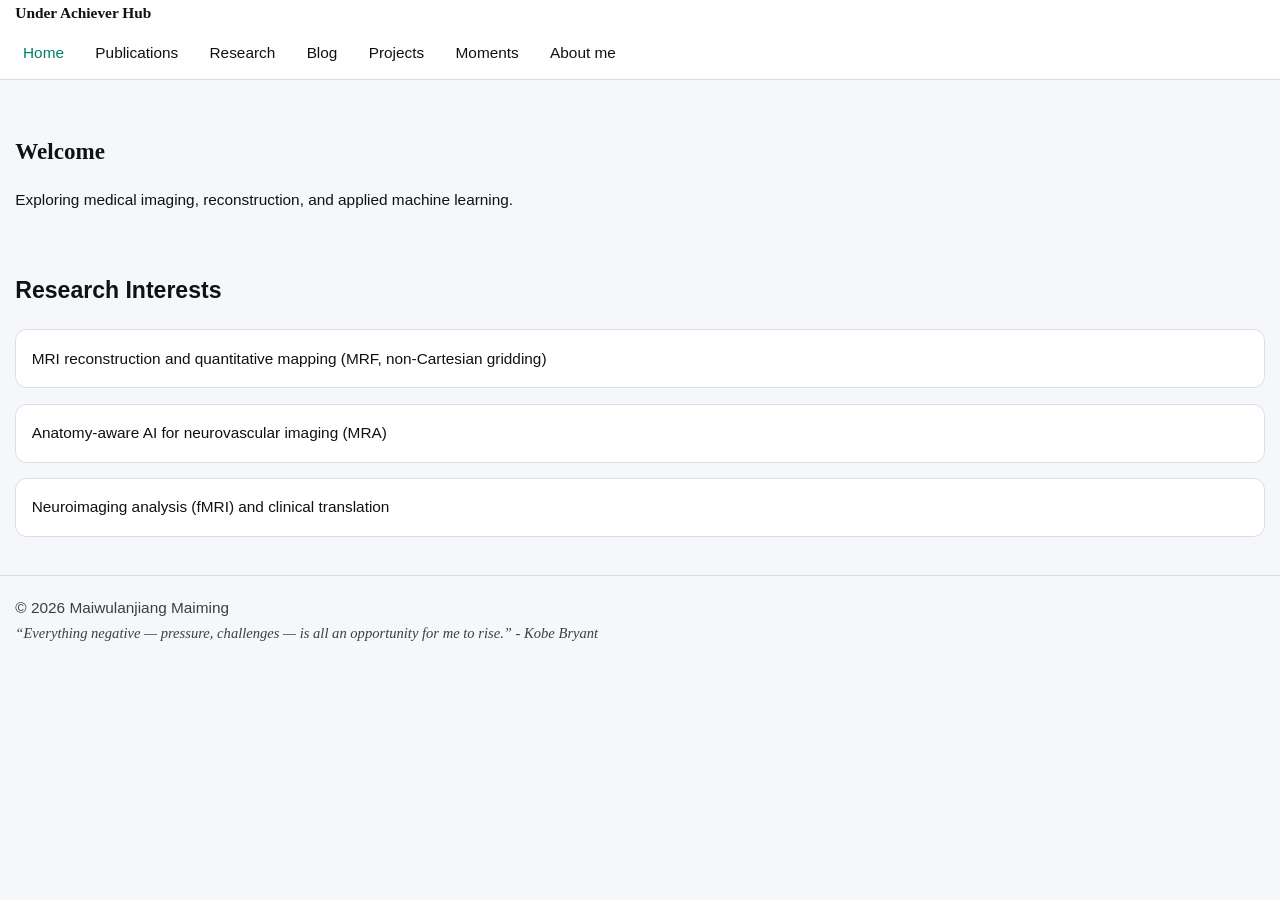
==== index.html @ 785b9ee0 "Initialize personal site" ====
<!doctype html>
<html lang="en">
<head>
<meta charset="utf-8">
<meta name="viewport" content="width=device-width, initial-scale=1">
<title>Under Achiever Hub</title>
<link rel="stylesheet" href="assets/style.css">
</head>
<body>
<header class="site-header">
  <div class="container">
    <div class="brand">Under Achiever Hub</div>
    <nav class="nav">
      <a href="index.html">Home</a>
      <a href="papers.html">Publications</a>
      <a href="research.html">Research</a>
      <a href="blog.html">Blog</a>
      <a href="projects.html">Projects</a>
      <a href="moments.html">Moments</a>
      <a href="about.html">About me</a>
    </nav>
  </div>
  </header>
<main class="container">
  <section class="hero">
    <h1>Welcome</h1>
    <p>Exploring medical imaging, reconstruction, and applied machine learning.</p>
  </section>
  <section>
    <h2>Research Interests</h2>
    <div class="list">
      <div class="card">MRI reconstruction and quantitative mapping (MRF, non-Cartesian gridding)</div>
      <div class="card">Anatomy-aware AI for neurovascular imaging (MRA)</div>
      <div class="card">Neuroimaging analysis (fMRI) and clinical translation</div>
    </div>
  </section>
</main>
<footer class="site-footer">
  <div class="container">© <span id="year"></span> Maiwulanjiang Maiming
    <div class="motto">“Everything negative — pressure, challenges — is all an opportunity for me to rise.” - Kobe Bryant</div>
  </div>
</footer>
<script src="assets/site.js"></script>
<script>
setActiveNav();
document.getElementById('year').textContent = new Date().getFullYear();
</script>
</body>
</html>
---- assets/style.css ----
:root{--bg:#0a0d12;--card:#0f131a;--text:#dfe7ee;--muted:#9aa4af;--primary:#00b7ff;--accent:#23c4a2;--accent2:#00ffa3;--border:#1c2430;--space-1:.5rem;--space-2:1rem;--space-3:1.5rem;--radius:.75rem;--header-bg:rgba(10,13,18,.85);--pill-bg:#1a1d22;--pill-fg:#a7a9b0;--pill-border:#1c2430;color-scheme:dark light}
@import url('https://fonts.googleapis.com/css2?family=Inter:wght@300;400;600;700&family=EB+Garamond:ital,wght@0,400;0,600;1,400;1,600&display=swap');
*{box-sizing:border-box}
html,body{height:100%}
html{font-size:clamp(15px,1.2vw,18px)}
body{margin:0;background:var(--bg);color:var(--text);font:1rem/1.7 Inter,-apple-system,BlinkMacSystemFont,Segoe UI,Roboto,Helvetica,Arial,sans-serif;transition:background-color .25s ease,color .25s ease}
html{scroll-behavior:smooth}
a{color:var(--primary);text-decoration:none}
a:hover{text-decoration:underline}
.container{max-width:90rem;margin:0 auto;padding:0 var(--space-2)}
.site-header{position:sticky;top:0;z-index:10;background:var(--header-bg);backdrop-filter:saturate(140%) blur(8px);border-bottom:1px solid var(--border)}
.site-header .brand{font-weight:600}
.nav{display:flex;gap:16px;align-items:center}
.nav a{padding:.875rem .5rem;color:var(--text)}
.nav a.active{color:var(--accent)}
.site-footer{border-top:1px solid var(--border);margin-top:2.5rem;padding:1.25rem 0;color:var(--muted)}
.hero{padding:52px 0 24px}
.hero h1{margin:0 0 .5rem;font-family:'EB Garamond',serif;font-weight:600}
.grid{display:grid;grid-template-columns:repeat(3,1fr);gap:1rem}
.list{display:flex;flex-direction:column;gap:1rem}
.card{background:var(--card);border:1px solid var(--border);border-radius:var(--radius);padding:1rem;transition:transform .25s ease, box-shadow .25s ease, background-color .25s ease, border-color .25s ease}
.card:hover{transform:translateY(-2px);box-shadow:0 8px 20px rgba(0,0,0,.25)}
.card h3{margin:0 0 8px}
.muted{color:var(--muted)}
.pill{display:inline-block;padding:.125rem .5rem;border-radius:999px;background:var(--pill-bg);color:var(--pill-fg);font-size:.8rem;border:1px solid var(--pill-border);margin-right:.375rem}
.gallery{display:grid;grid-template-columns:repeat(3,1fr);gap:8px}
.gallery img{width:100%;height:clamp(14rem,20vw,18rem);object-fit:cover;border-radius:var(--radius);border:1px solid var(--border);cursor:zoom-in;transition:transform .25s ease}
.gallery img:hover{transform:scale(1.02)}
article{max-width:760px}
article{max-width:48rem}
article h1{margin:0 0 .75rem;font-family:'EB Garamond',serif;font-weight:600}
.page{max-width:760px}
.page h2{font-family:'EB Garamond',serif;font-weight:600}
.page{max-width:48rem}
.motto{font-style:italic;font-family:'EB Garamond',serif;color:var(--muted);font-size:.95rem}
.brand{font-family:'EB Garamond',serif;font-weight:600}
.lightbox{position:fixed;inset:0;background:rgba(0,0,0,.75);display:none;align-items:center;justify-content:center;z-index:100}
.lightbox.open{display:flex;animation:fadeIn .2s ease}
.lightbox img{max-width:90vw;max-height:85vh;border-radius:12px;box-shadow:0 20px 40px rgba(0,0,0,.35);transform:scale(.92);opacity:.7;transition:transform .25s ease, opacity .25s ease}
.lightbox.open img{transform:scale(1);opacity:1}
@keyframes fadeIn{from{opacity:0}to{opacity:1}}
@keyframes fadeUp{from{opacity:0;transform:translateY(6px)}to{opacity:1;transform:none}}
article{animation:fadeUp .25s ease}
.card.active-scale{transform:scale(1.02)}
@media (prefers-color-scheme: light){:root{--bg:#f6f7fb;--card:#ffffff;--text:#0e1116;--muted:#3a3f46;--primary:#005f8f;--accent:#007d65;--accent2:#1185ff;--border:#d9dee6;--header-bg:rgba(255,255,255,.85);--pill-bg:#eef2f7;--pill-fg:#3a3f46;--pill-border:#d9dee6;color-scheme:light dark}}
@media(max-width:900px){.grid{grid-template-columns:repeat(2,1fr)}.gallery{grid-template-columns:repeat(2,1fr)}}
@media(max-width:600px){.grid{grid-template-columns:1fr}.gallery{grid-template-columns:1fr}.nav{flex-wrap:wrap}}
.research{display:flex;flex-direction:column;gap:var(--space-3)}
.research-item{padding:1rem;border:1px solid var(--border);border-radius:var(--radius);background:var(--card)}
.research-item h3{margin:0 0 .5rem;font-family:'EB Garamond',serif}
.research-item .meta-line{display:flex;flex-wrap:wrap;gap:1rem;margin:.25rem 0}
.research-item .label{color:var(--muted);margin-right:.35rem}
.research-item .value{color:var(--accent2)}
.projects-lines{display:flex;flex-direction:column;gap:.5rem}
.project-line{padding:.5rem .75rem;border:1px dashed var(--border);border-radius:999px}
.project-line .name{font-weight:600}
.project-line .tech{color:var(--muted)}
.about-header{max-width:48rem;margin:2rem auto 1rem}
.about-name{font-family:'EB Garamond',serif;font-weight:600;font-size:clamp(2rem,3vw,2.75rem);letter-spacing:.02em;margin:0}
.about-contact{color:var(--muted);margin-top:.25rem}
.cv-section{max-width:48rem;margin:1.25rem auto}
.cv-heading{font-family:'EB Garamond',serif;font-variant-caps:small-caps;letter-spacing:.06em;margin:0 0 .5rem}
.cv-card{background:var(--card);border:1px solid var(--border);border-radius:var(--radius);padding:1rem 1.25rem}
.cv-title{font-family:'EB Garamond',serif;font-weight:600;font-size:1.125rem;margin:0 0 .25rem}
.cv-meta{color:var(--muted)}
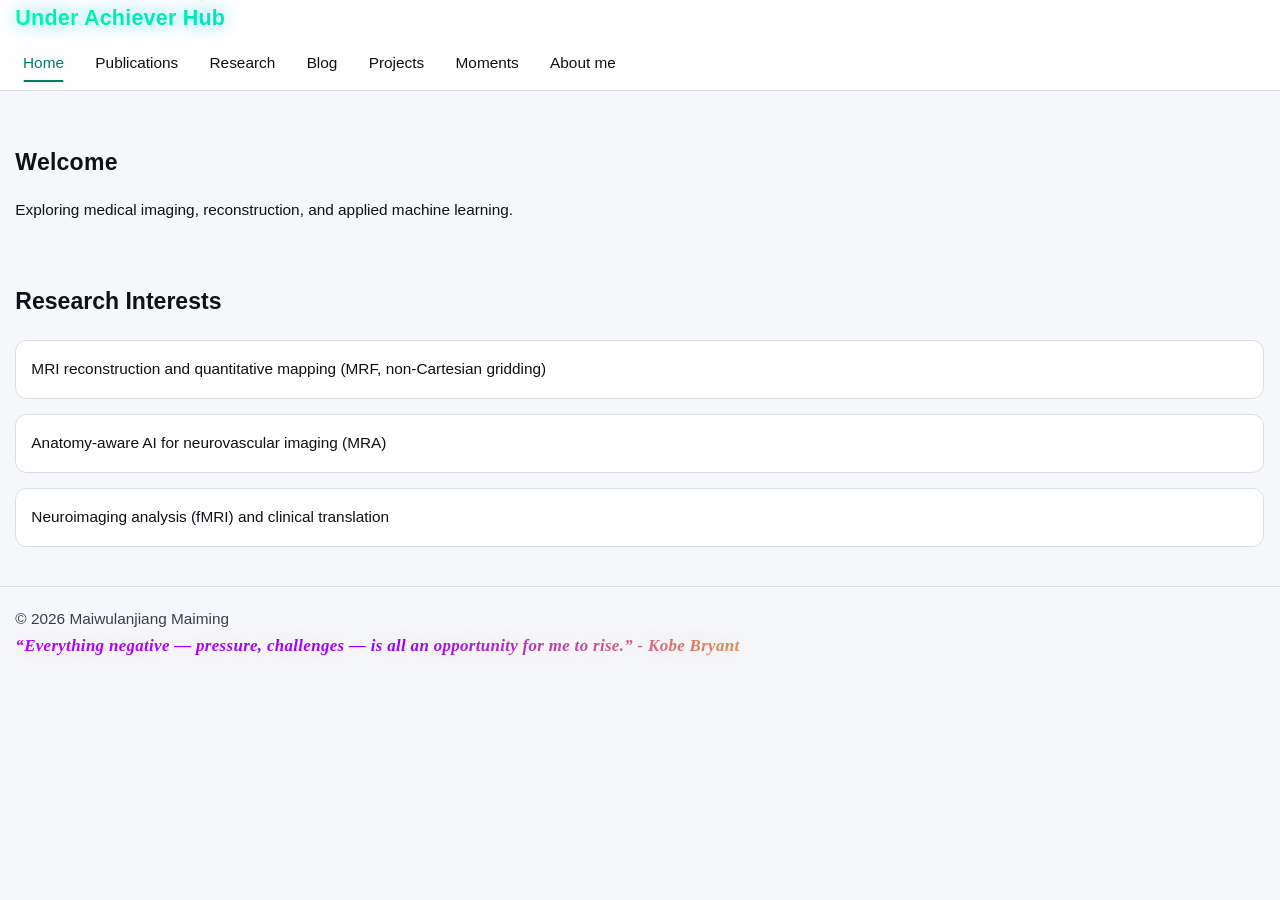
==== commit 9786382a: "Add research-themed emoji effects and styling improvements" ====
--- a/index.html
+++ b/index.html
@@ -3,8 +3,27 @@
 <head>
 <meta charset="utf-8">
 <meta name="viewport" content="width=device-width, initial-scale=1">
+<meta name="description" content="Personal website of Maiwulanjiang Maiming. Medical imaging researcher exploring MRI reconstruction, quantitative mapping, and clinical AI.">
+<meta property="og:title" content="Under Achiever Hub - Maiwulanjiang Maiming">
+<meta property="og:description" content="Medical imaging researcher exploring MRI reconstruction, quantitative mapping, and clinical AI.">
+<meta property="og:type" content="website">
+<meta name="twitter:card" content="summary">
 <title>Under Achiever Hub</title>
 <link rel="stylesheet" href="assets/style.css">
+<script type="application/ld+json">
+{
+  "@context": "https://schema.org",
+  "@type": "Person",
+  "name": "Maiwulanjiang Maiming",
+  "url": "https://mawlan.me",
+  "email": "mawlan.momin@gmail.com",
+  "jobTitle": "Medical Imaging Researcher",
+  "affiliation": {
+    "@type": "Organization",
+    "name": "Peking University"
+  }
+}
+</script>
 </head>
 <body>
 <header class="site-header">
@@ -41,9 +60,6 @@
   </div>
 </footer>
 <script src="assets/site.js"></script>
-<script>
-setActiveNav();
-document.getElementById('year').textContent = new Date().getFullYear();
-</script>
+<script>renderHome();</script>
 </body>
 </html>
--- a/assets/style.css
+++ b/assets/style.css
@@ -1,65 +1,132 @@
-:root{--bg:#0a0d12;--card:#0f131a;--text:#dfe7ee;--muted:#9aa4af;--primary:#00b7ff;--accent:#23c4a2;--accent2:#00ffa3;--border:#1c2430;--space-1:.5rem;--space-2:1rem;--space-3:1.5rem;--radius:.75rem;--header-bg:rgba(10,13,18,.85);--pill-bg:#1a1d22;--pill-fg:#a7a9b0;--pill-border:#1c2430;color-scheme:dark light}
-@import url('https://fonts.googleapis.com/css2?family=Inter:wght@300;400;600;700&family=EB+Garamond:ital,wght@0,400;0,600;1,400;1,600&display=swap');
+:root{
+  --bg:#0a0d12;--card:#0f131a;--text:#dfe7ee;--muted:#9aa4af;--primary:#00b7ff;--accent:#23c4a2;--accent2:#00ffa3;--border:#1c2430;--space-1:.5rem;--space-2:1rem;--space-3:1.5rem;--radius:.75rem;--header-bg:rgba(10,13,18,.85);--pill-bg:#1a1d22;--pill-fg:#a7a9b0;--pill-border:#1c2430;color-scheme:dark light;
+  --ease-smooth:cubic-bezier(0.4,0,0.2,1);
+  --ease-out-expo:cubic-bezier(0.16,1,0.3,1);
+  --ease-out-back:cubic-bezier(0.34,1.56,0.64,1);
+  --ease-in-out-smooth:cubic-bezier(0.4,0,0.1,1);
+  --ease-spring:cubic-bezier(0.175,0.885,0.32,1.275);
+  --duration-fast:150ms;
+  --duration-normal:300ms;
+  --duration-slow:500ms;
+  --duration-slower:700ms
+}
+@import url('https://fonts.googleapis.com/css2?family=DM+Sans:wght@400;500;600;700&family=Cormorant+Garamond:ital,wght@0,300;0,400;0,600;1,400;1,600&display=swap');
 *{box-sizing:border-box}
 html,body{height:100%}
 html{font-size:clamp(15px,1.2vw,18px)}
-body{margin:0;background:var(--bg);color:var(--text);font:1rem/1.7 Inter,-apple-system,BlinkMacSystemFont,Segoe UI,Roboto,Helvetica,Arial,sans-serif;transition:background-color .25s ease,color .25s ease}
+body{margin:0;background:var(--bg);color:var(--text);font:1rem/1.7 Optima,Futura,DIN,'DM Sans',-apple-system,BlinkMacSystemFont,'Segoe UI',Roboto,sans-serif;transition:background-color var(--duration-normal) var(--ease-smooth),color var(--duration-normal) var(--ease-smooth)}
+@keyframes pageIn{
+  from{opacity:0}
+  to{opacity:1}
+}
 html{scroll-behavior:smooth}
-a{color:var(--primary);text-decoration:none}
-a:hover{text-decoration:underline}
+a{color:var(--primary);text-decoration:none;transition:color var(--duration-fast) var(--ease-smooth)}
+a:hover{color:var(--accent)}
+.nav a:hover{text-decoration:none}
 .container{max-width:90rem;margin:0 auto;padding:0 var(--space-2)}
-.site-header{position:sticky;top:0;z-index:10;background:var(--header-bg);backdrop-filter:saturate(140%) blur(8px);border-bottom:1px solid var(--border)}
+.site-header{position:sticky;top:0;z-index:10;background:var(--header-bg);backdrop-filter:saturate(140%) blur(8px);border-bottom:1px solid var(--border);transition:transform var(--duration-normal) var(--ease-smooth)}
 .site-header .brand{font-weight:600}
 .nav{display:flex;gap:16px;align-items:center}
-.nav a{padding:.875rem .5rem;color:var(--text)}
+.nav a{padding:.875rem .5rem;color:var(--text);position:relative;transition:color var(--duration-fast) var(--ease-smooth)}
+.nav a::after{content:'';position:absolute;bottom:.5rem;left:50%;width:0;height:2px;background:var(--accent);border-radius:1px;transform:translateX(-50%);transition:width var(--duration-normal) var(--ease-out-expo)}
+.nav a:hover::after,.nav a.active::after{width:calc(100% - 1rem)}
 .nav a.active{color:var(--accent)}
 .site-footer{border-top:1px solid var(--border);margin-top:2.5rem;padding:1.25rem 0;color:var(--muted)}
 .hero{padding:52px 0 24px}
-.hero h1{margin:0 0 .5rem;font-family:'EB Garamond',serif;font-weight:600}
+.hero h1{margin:0 0 .5rem;font-family:Optima,Futura,DIN,'DM Sans',sans-serif;font-weight:600;letter-spacing:.01em;animation:fadeUp var(--duration-slow) var(--ease-out-expo)}
+.hero p{animation:fadeUp var(--duration-slow) var(--ease-out-expo) 100ms backwards}
 .grid{display:grid;grid-template-columns:repeat(3,1fr);gap:1rem}
 .list{display:flex;flex-direction:column;gap:1rem}
-.card{background:var(--card);border:1px solid var(--border);border-radius:var(--radius);padding:1rem;transition:transform .25s ease, box-shadow .25s ease, background-color .25s ease, border-color .25s ease}
-.card:hover{transform:translateY(-2px);box-shadow:0 8px 20px rgba(0,0,0,.25)}
+.card{background:var(--card);border:1px solid var(--border);border-radius:var(--radius);padding:1rem;transition:transform var(--duration-normal) var(--ease-out-expo),box-shadow var(--duration-normal) var(--ease-smooth),background-color var(--duration-slow) var(--ease-smooth),border-color var(--duration-normal) var(--ease-smooth);will-change:transform}
+.card:hover{transform:translateY(-4px);box-shadow:0 12px 28px rgba(0,0,0,.3),0 4px 12px rgba(0,0,0,.2)}
+.card:active{transform:translateY(-2px);transition-duration:var(--duration-fast)}
 .card h3{margin:0 0 8px}
 .muted{color:var(--muted)}
-.pill{display:inline-block;padding:.125rem .5rem;border-radius:999px;background:var(--pill-bg);color:var(--pill-fg);font-size:.8rem;border:1px solid var(--pill-border);margin-right:.375rem}
+.pill{display:inline-block;padding:.125rem .5rem;border-radius:999px;background:var(--pill-bg);color:var(--pill-fg);font-size:.8rem;border:1px solid var(--pill-border);margin-right:.375rem;transition:background-color var(--duration-normal) var(--ease-smooth),border-color var(--duration-normal) var(--ease-smooth),transform var(--duration-fast) var(--ease-out-expo)}
+.pill:hover{transform:translateY(-1px);background:var(--border)}
 .gallery{display:grid;grid-template-columns:repeat(3,1fr);gap:8px}
-.gallery img{width:100%;height:clamp(14rem,20vw,18rem);object-fit:cover;border-radius:var(--radius);border:1px solid var(--border);cursor:zoom-in;transition:transform .25s ease}
-.gallery img:hover{transform:scale(1.02)}
-article{max-width:760px}
+.gallery img{width:100%;height:clamp(14rem,20vw,18rem);object-fit:cover;border-radius:var(--radius);border:1px solid var(--border);cursor:zoom-in;transition:transform var(--duration-normal) var(--ease-out-expo),box-shadow var(--duration-normal) var(--ease-smooth);will-change:transform}
+.gallery img:hover{transform:scale(1.03);box-shadow:0 8px 24px rgba(0,0,0,.3)}
 article{max-width:48rem}
-article h1{margin:0 0 .75rem;font-family:'EB Garamond',serif;font-weight:600}
-.page{max-width:760px}
-.page h2{font-family:'EB Garamond',serif;font-weight:600}
-.page{max-width:48rem}
-.motto{font-style:italic;font-family:'EB Garamond',serif;color:var(--muted);font-size:.95rem}
-.brand{font-family:'EB Garamond',serif;font-weight:600}
-.lightbox{position:fixed;inset:0;background:rgba(0,0,0,.75);display:none;align-items:center;justify-content:center;z-index:100}
-.lightbox.open{display:flex;animation:fadeIn .2s ease}
-.lightbox img{max-width:90vw;max-height:85vh;border-radius:12px;box-shadow:0 20px 40px rgba(0,0,0,.35);transform:scale(.92);opacity:.7;transition:transform .25s ease, opacity .25s ease}
-.lightbox.open img{transform:scale(1);opacity:1}
+article h1{margin:0 0 .75rem;font-family:Optima,Futura,DIN,'DM Sans',sans-serif;font-weight:600;letter-spacing:.01em}
+article{animation:fadeUp var(--duration-slow) var(--ease-out-expo)}
+.motto{font-style:italic;font-family:'Adobe Garamond',Garamond,'Cormorant Garamond',serif;background:linear-gradient(90deg,#b700ff 0%,#9d00ff 30%,#ffd700 70%,#ffed4e 100%);-webkit-background-clip:text;background-clip:text;-webkit-text-fill-color:transparent;font-size:1.1rem;letter-spacing:.02em;font-weight:600;text-shadow:0 0 30px rgba(185,0,255,.3);filter:drop-shadow(0 0 10px rgba(255,215,0,.2))}
+.brand{font-family:Optima,Futura,DIN,'DM Sans',sans-serif;font-weight:700;letter-spacing:.01em;font-size:1.4rem;background:linear-gradient(90deg,#00ffaa 0%,#0099ff 100%);-webkit-background-clip:text;background-clip:text;-webkit-text-fill-color:transparent;text-shadow:0 0 20px rgba(0,153,255,.4);filter:drop-shadow(0 0 8px rgba(0,255,170,.3))}
+.lightbox{position:fixed;inset:0;background:rgba(0,0,0,0);display:none;align-items:center;justify-content:center;z-index:100;backdrop-filter:blur(0px);transition:background var(--duration-normal) var(--ease-smooth),backdrop-filter var(--duration-normal) var(--ease-smooth)}
+.lightbox.open{display:flex;background:rgba(0,0,0,.85);backdrop-filter:blur(8px);animation:fadeIn var(--duration-normal) var(--ease-smooth)}
+.lightbox img{max-width:90vw;max-height:85vh;border-radius:12px;box-shadow:0 20px 40px rgba(0,0,0,.35);transform:scale(.85) translateY(20px);opacity:0;transition:transform var(--duration-slow) var(--ease-out-expo),opacity var(--duration-normal) var(--ease-smooth);will-change:transform,opacity}
+.lightbox.open img{transform:scale(1) translateY(0);opacity:1}
 @keyframes fadeIn{from{opacity:0}to{opacity:1}}
-@keyframes fadeUp{from{opacity:0;transform:translateY(6px)}to{opacity:1;transform:none}}
-article{animation:fadeUp .25s ease}
-.card.active-scale{transform:scale(1.02)}
+@keyframes fadeUp{from{opacity:0;transform:translateY(16px)}to{opacity:1;transform:translateY(0)}}
+@keyframes fadeScale{from{opacity:0;transform:scale(0.95)}to{opacity:1;transform:scale(1)}}
+@keyframes slideInLeft{from{opacity:0;transform:translateX(-20px)}to{opacity:1;transform:translateX(0)}}
+@keyframes slideInRight{from{opacity:0;transform:translateX(20px)}to{opacity:1;transform:translateX(0)}}
+@keyframes pulse{0%,100%{opacity:1}50%{opacity:.6}}
+@keyframes shimmer{0%{background-position:-200% 0}100%{background-position:200% 0}}
+.card-reveal{opacity:0;transform:translateY(20px);transition:opacity var(--duration-slow) var(--ease-out-expo),transform var(--duration-slow) var(--ease-out-expo)}
+.card-reveal.revealed{opacity:1;transform:translateY(0)}
+.card.active-scale{transform:scale(0.97);transition-duration:var(--duration-fast)}
+@keyframes reveal{from{opacity:0;transform:translateY(24px)}to{opacity:1;transform:translateY(0)}}
+@keyframes floatUp{0%{opacity:1;transform:translate(-50%,-50%) translateY(0) rotateZ(0deg)}100%{opacity:0;transform:translate(-50%,-50%) translateY(-100px) rotateZ(20deg)}}
+.click-emoji{position:fixed;font-size:2rem;pointer-events:none;user-select:none;animation:floatUp 1.5s ease-out forwards;z-index:9999}
+@media (prefers-reduced-motion: reduce){
+  *,*::before,*::after{animation-duration:0.01ms !important;animation-iteration-count:1 !important;transition-duration:0.01ms !important}
+  .card-reveal{opacity:1;transform:none}
+}
 @media (prefers-color-scheme: light){:root{--bg:#f6f7fb;--card:#ffffff;--text:#0e1116;--muted:#3a3f46;--primary:#005f8f;--accent:#007d65;--accent2:#1185ff;--border:#d9dee6;--header-bg:rgba(255,255,255,.85);--pill-bg:#eef2f7;--pill-fg:#3a3f46;--pill-border:#d9dee6;color-scheme:light dark}}
 @media(max-width:900px){.grid{grid-template-columns:repeat(2,1fr)}.gallery{grid-template-columns:repeat(2,1fr)}}
-@media(max-width:600px){.grid{grid-template-columns:1fr}.gallery{grid-template-columns:1fr}.nav{flex-wrap:wrap}}
+@media(max-width:600px){.grid{grid-template-columns:1fr}.gallery{grid-template-columns:1fr}.nav{flex-wrap:wrap}.card-reveal{animation-delay:0 !important}.research-item{animation-delay:0 !important}.project-line{animation-delay:0 !important}}
 .research{display:flex;flex-direction:column;gap:var(--space-3)}
-.research-item{padding:1rem;border:1px solid var(--border);border-radius:var(--radius);background:var(--card)}
-.research-item h3{margin:0 0 .5rem;font-family:'EB Garamond',serif}
+.research-item{padding:1rem;border:1px solid var(--border);border-radius:var(--radius);background:var(--card);transition:transform var(--duration-normal) var(--ease-out-expo),box-shadow var(--duration-normal) var(--ease-smooth)}
+.research-item:hover{transform:translateX(4px);box-shadow:0 4px 16px rgba(0,0,0,.2)}
+.research-item h3{margin:0 0 .5rem;font-family:Optima,Futura,DIN,'DM Sans',sans-serif;font-weight:600}
 .research-item .meta-line{display:flex;flex-wrap:wrap;gap:1rem;margin:.25rem 0}
 .research-item .label{color:var(--muted);margin-right:.35rem}
 .research-item .value{color:var(--accent2)}
 .projects-lines{display:flex;flex-direction:column;gap:.5rem}
-.project-line{padding:.5rem .75rem;border:1px dashed var(--border);border-radius:999px}
+.project-line{padding:.5rem .75rem;border:1px dashed var(--border);border-radius:999px;transition:background-color var(--duration-normal) var(--ease-smooth),border-color var(--duration-normal) var(--ease-smooth),transform var(--duration-normal) var(--ease-out-expo)}
+.project-line:hover{background:var(--card);border-color:var(--accent);transform:translateX(4px)}
 .project-line .name{font-weight:600}
 .project-line .tech{color:var(--muted)}
+.two-col{display:grid;grid-template-columns:12rem 1fr;gap:var(--space-3)}
+.timeline{position:sticky;top:72px;align-self:start}
+.timeline a{display:block;padding:.4rem .5rem;border-radius:999px;color:var(--muted);border:1px solid var(--border);margin-bottom:.5rem;text-align:center;background:var(--card);transition:all var(--duration-normal) var(--ease-out-expo)}
+.timeline a:hover{color:var(--text);border-color:var(--accent2);transform:translateX(4px)}
+.timeline a.active{color:var(--text);border-color:var(--accent2);box-shadow:0 0 0 1px var(--accent2) inset,0 4px 12px rgba(0,255,163,.15)}
+.year-heading{font-family:Optima,Futura,DIN,'DM Sans',sans-serif;margin:1rem 0 .5rem;font-weight:600;letter-spacing:.02em}
+@media(max-width:900px){.two-col{grid-template-columns:1fr}.timeline{position:relative;display:flex;gap:.5rem;flex-wrap:wrap;top:auto;margin-bottom:1rem}.timeline a{flex:0 0 auto}}
 .about-header{max-width:48rem;margin:2rem auto 1rem}
-.about-name{font-family:'EB Garamond',serif;font-weight:600;font-size:clamp(2rem,3vw,2.75rem);letter-spacing:.02em;margin:0}
+.about-name{font-family:Optima,Futura,DIN,'DM Sans',sans-serif;font-weight:600;font-size:clamp(2rem,3vw,2.75rem);letter-spacing:.05em;margin:0}
 .about-contact{color:var(--muted);margin-top:.25rem}
 .cv-section{max-width:48rem;margin:1.25rem auto}
-.cv-heading{font-family:'EB Garamond',serif;font-variant-caps:small-caps;letter-spacing:.06em;margin:0 0 .5rem}
-.cv-card{background:var(--card);border:1px solid var(--border);border-radius:var(--radius);padding:1rem 1.25rem}
-.cv-title{font-family:'EB Garamond',serif;font-weight:600;font-size:1.125rem;margin:0 0 .25rem}
+.cv-heading{font-family:Optima,Futura,DIN,'DM Sans',sans-serif;font-variant-caps:small-caps;letter-spacing:.08em;margin:0 0 .5rem;font-weight:600}
+.cv-card{background:var(--card);border:1px solid var(--border);border-radius:var(--radius);padding:1rem 1.25rem;transition:transform var(--duration-normal) var(--ease-out-expo),box-shadow var(--duration-normal) var(--ease-smooth)}
+.cv-card:hover{transform:translateY(-2px);box-shadow:0 8px 20px rgba(0,0,0,.2)}
+.cv-title{font-family:Optima,Futura,DIN,'DM Sans',sans-serif;font-weight:600;font-size:1.125rem;margin:0 0 .25rem;letter-spacing:.01em}
 .cv-meta{color:var(--muted)}
+.github-repo{display:flex;flex-direction:column}
+.github-repo h3 a{display:flex;align-items:center;gap:.5rem}
+.github-repo h3 a::before{content:'';display:inline-block;width:16px;height:16px;background:url("data:image/svg+xml,%3Csvg viewBox='0 0 16 16' xmlns='http://www.w3.org/2000/svg'%3E%3Cpath d='M2 2.5A2.5 2.5 0 014.5 0h8.75a.75.75 0 01.75.75v12.5a.75.75 0 01-.75.75h-2.5a.75.75 0 110-1.5h1.75v-2h-8a1 1 0 00-.714 1.7.75.75 0 01-1.072 1.05A2.495 2.495 0 012 11.5v-9zm10.5-1V9h-8c-.356 0-.694.074-1 .208V2.5a1 1 0 011-1h8zM5 12.25v3.25a.25.25 0 00.4.2l1.45-1.087a.25.25 0 01.3 0L8.6 15.7a.25.25 0 00.4-.2v-3.25a.25.25 0 00-.25-.25h-3.5a.25.25 0 00-.25.25z' fill='%238b949e'/%3E%3C/svg%3E") center/contain no-repeat;opacity:.7}
+.repo-desc{flex:1;margin:.5rem 0;color:var(--muted);font-size:.9rem;line-height:1.5}
+.repo-meta{display:flex;align-items:center;gap:1rem;font-size:.85rem;color:var(--muted);margin-top:auto}
+.repo-lang{display:flex;align-items:center;gap:.35rem}
+.lang-dot{width:10px;height:10px;border-radius:50%;background:var(--accent)}
+.lang-dot[data-lang="Python"]{background:#3572A5}
+.lang-dot[data-lang="JavaScript"]{background:#f1e05a}
+.lang-dot[data-lang="TypeScript"]{background:#2b7489}
+.lang-dot[data-lang="HTML"]{background:#e34c26}
+.lang-dot[data-lang="CSS"]{background:#563d7c}
+.lang-dot[data-lang="Jupyter Notebook"]{background:#DA5B0B}
+.lang-dot[data-lang="MATLAB"]{background:#e16737}
+.lang-dot[data-lang="C++"]{background:#f34b7d}
+.lang-dot[data-lang="C"]{background:#555555}
+.lang-dot[data-lang="Java"]{background:#b07219}
+.lang-dot[data-lang="Go"]{background:#00ADD8}
+.lang-dot[data-lang="Rust"]{background:#dea584}
+.lang-dot[data-lang="Shell"]{background:#89e051}
+.repo-stat{display:flex;align-items:center;gap:.25rem}
+.repo-stat svg{opacity:.7}
+.repo-topics{margin-top:.5rem}
+.loading{display:flex;align-items:center;justify-content:center;gap:.75rem;padding:2rem;color:var(--muted)}
+.loading-spinner{width:20px;height:20px;border:2px solid var(--border);border-top-color:var(--accent);border-radius:50%;animation:spin .8s linear infinite}
+@keyframes spin{to{transform:rotate(360deg)}}
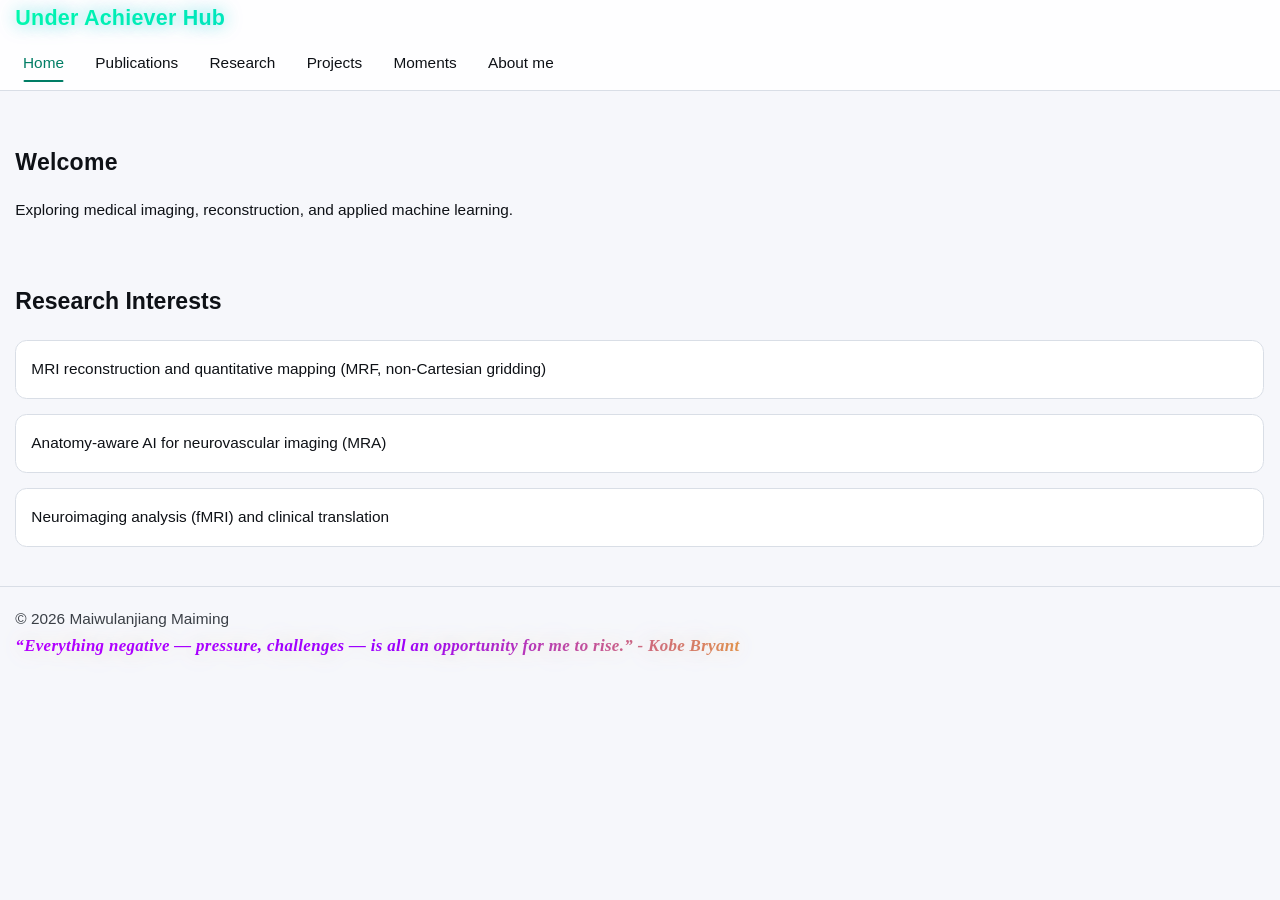
==== commit b3826981: "Remove blog page" ====
--- a/index.html
+++ b/index.html
@@ -33,7 +33,6 @@
       <a href="index.html">Home</a>
       <a href="papers.html">Publications</a>
       <a href="research.html">Research</a>
-      <a href="blog.html">Blog</a>
       <a href="projects.html">Projects</a>
       <a href="moments.html">Moments</a>
       <a href="about.html">About me</a>
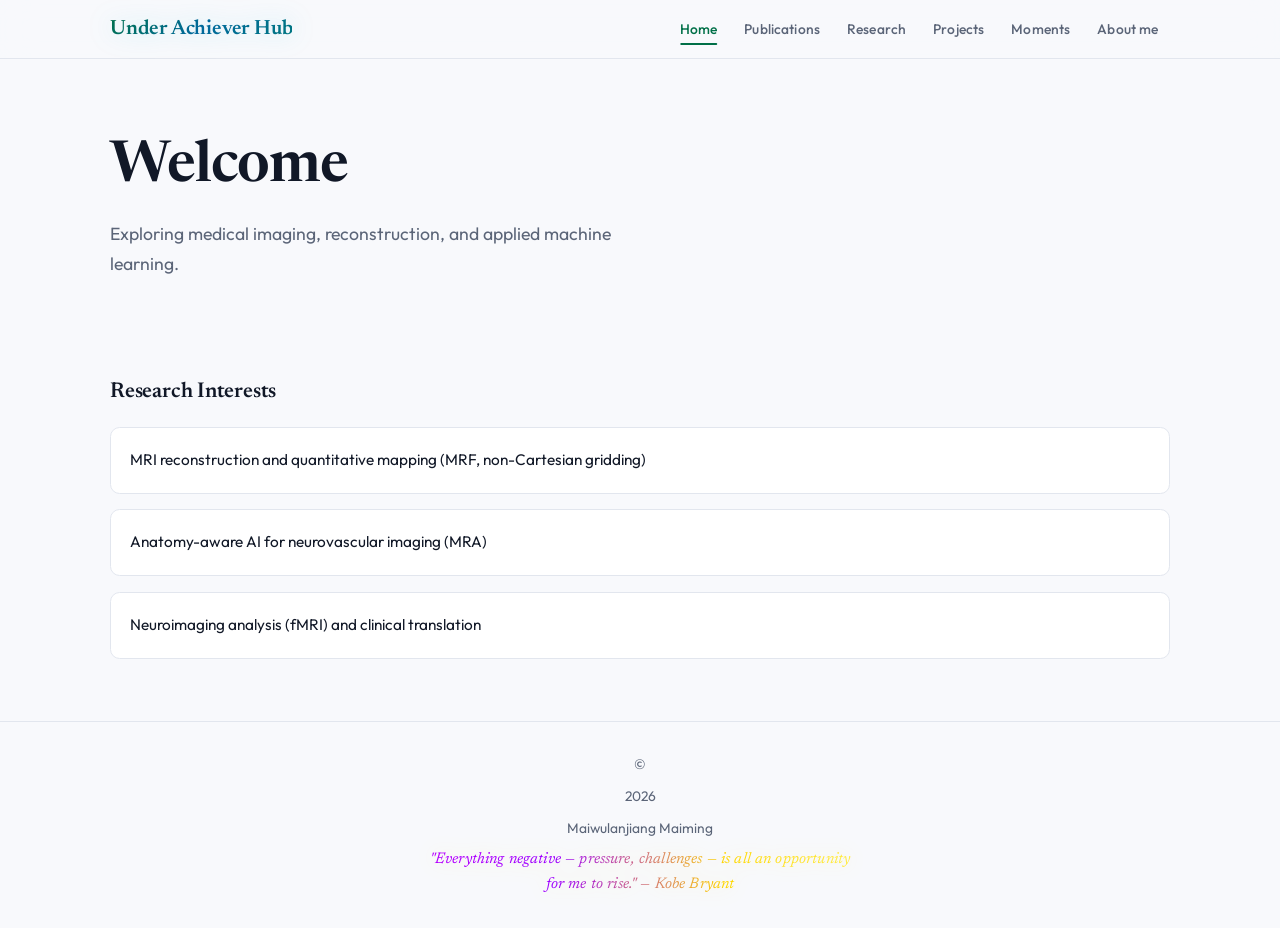
==== commit e791eeb0: "Redesign with web-design-engineer skill: new font system (Newsreader+Outfit), oklch colors, restore " ====
--- a/index.html
+++ b/index.html
@@ -55,7 +55,7 @@
 </main>
 <footer class="site-footer">
   <div class="container">© <span id="year"></span> Maiwulanjiang Maiming
-    <div class="motto">“Everything negative — pressure, challenges — is all an opportunity for me to rise.” - Kobe Bryant</div>
+    <div class="motto">"Everything negative — pressure, challenges — is all an opportunity for me to rise." — Kobe Bryant</div>
   </div>
 </footer>
 <script src="assets/site.js"></script>
--- a/assets/style.css
+++ b/assets/style.css
@@ -1,5 +1,6 @@
+@import url('https://fonts.googleapis.com/css2?family=Newsreader:ital,opsz,wght@0,6..72,300;0,6..72,400;0,6..72,600;1,6..72,400;1,6..72,600&family=Outfit:wght@300;400;500;600;700&family=JetBrains+Mono:wght@400;500&display=swap');
 :root{
-  --bg:#0a0d12;--card:#0f131a;--text:#dfe7ee;--muted:#9aa4af;--primary:#00b7ff;--accent:#23c4a2;--accent2:#00ffa3;--border:#1c2430;--space-1:.5rem;--space-2:1rem;--space-3:1.5rem;--radius:.75rem;--header-bg:rgba(10,13,18,.85);--pill-bg:#1a1d22;--pill-fg:#a7a9b0;--pill-border:#1c2430;color-scheme:dark light;
+  --bg:#090b0e;--card:#11141a;--card-hover:#161a22;--text:#e2e8f0;--muted:#8892a4;--primary:oklch(0.72 0.14 230);--accent:oklch(0.70 0.16 170);--accent2:oklch(0.75 0.12 200);--border:#1e2533;--border-hover:#2a3348;--space-1:.5rem;--space-2:1rem;--space-3:1.5rem;--space-4:2rem;--radius:.625rem;--header-bg:rgba(9,11,14,.88);--pill-bg:rgba(30,37,51,.6);--pill-fg:#a0aab8;--pill-border:#1e2533;color-scheme:dark light;
   --ease-smooth:cubic-bezier(0.4,0,0.2,1);
   --ease-out-expo:cubic-bezier(0.16,1,0.3,1);
   --ease-out-back:cubic-bezier(0.34,1.56,0.64,1);
@@ -8,56 +9,58 @@
   --duration-fast:150ms;
   --duration-normal:300ms;
   --duration-slow:500ms;
-  --duration-slower:700ms
+  --duration-slower:700ms;
+  --font-heading:'Newsreader',Georgia,'Times New Roman',serif;
+  --font-body:'Outfit','Helvetica Neue',Arial,sans-serif;
+  --font-mono:'JetBrains Mono','Fira Code',monospace
 }
-@import url('https://fonts.googleapis.com/css2?family=DM+Sans:wght@400;500;600;700&family=Cormorant+Garamond:ital,wght@0,300;0,400;0,600;1,400;1,600&display=swap');
 *{box-sizing:border-box}
 html,body{height:100%}
 html{font-size:clamp(15px,1.2vw,18px)}
-body{margin:0;background:var(--bg);color:var(--text);font:1rem/1.7 Optima,Futura,DIN,'DM Sans',-apple-system,BlinkMacSystemFont,'Segoe UI',Roboto,sans-serif;transition:background-color var(--duration-normal) var(--ease-smooth),color var(--duration-normal) var(--ease-smooth)}
-@keyframes pageIn{
-  from{opacity:0}
-  to{opacity:1}
-}
+body{margin:0;background:var(--bg);color:var(--text);font:1rem/1.75 var(--font-body);transition:background-color var(--duration-normal) var(--ease-smooth),color var(--duration-normal) var(--ease-smooth)}
+@keyframes pageIn{from{opacity:0}to{opacity:1}}
 html{scroll-behavior:smooth}
 a{color:var(--primary);text-decoration:none;transition:color var(--duration-fast) var(--ease-smooth)}
 a:hover{color:var(--accent)}
-.nav a:hover{text-decoration:none}
-.container{max-width:90rem;margin:0 auto;padding:0 var(--space-2)}
-.site-header{position:sticky;top:0;z-index:10;background:var(--header-bg);backdrop-filter:saturate(140%) blur(8px);border-bottom:1px solid var(--border);transition:transform var(--duration-normal) var(--ease-smooth)}
-.site-header .brand{font-weight:600}
-.nav{display:flex;gap:16px;align-items:center}
-.nav a{padding:.875rem .5rem;color:var(--text);position:relative;transition:color var(--duration-fast) var(--ease-smooth)}
-.nav a::after{content:'';position:absolute;bottom:.5rem;left:50%;width:0;height:2px;background:var(--accent);border-radius:1px;transform:translateX(-50%);transition:width var(--duration-normal) var(--ease-out-expo)}
-.nav a:hover::after,.nav a.active::after{width:calc(100% - 1rem)}
+.container{max-width:72rem;margin:0 auto;padding:0 var(--space-3)}
+.site-header{position:sticky;top:0;z-index:10;background:var(--header-bg);backdrop-filter:saturate(140%) blur(16px);border-bottom:1px solid var(--border);transition:transform var(--duration-normal) var(--ease-smooth)}
+.site-header .container{display:flex;align-items:center;justify-content:space-between;min-height:3.75rem}
+.brand{font-family:var(--font-heading);font-weight:600;font-size:1.35rem;letter-spacing:-.01em;background:linear-gradient(135deg,var(--accent) 0%,var(--primary) 50%,var(--accent2) 100%);-webkit-background-clip:text;background-clip:text;-webkit-text-fill-color:transparent;filter:drop-shadow(0 0 12px rgba(0,180,220,.25))}
+.nav{display:flex;gap:4px;align-items:center}
+.nav a{padding:.5rem .75rem;color:var(--muted);position:relative;font-size:.9rem;font-weight:500;letter-spacing:.01em;border-radius:var(--radius);transition:color var(--duration-fast) var(--ease-smooth),background-color var(--duration-fast) var(--ease-smooth)}
+.nav a::after{content:'';position:absolute;bottom:.25rem;left:50%;width:0;height:2px;background:var(--accent);border-radius:1px;transform:translateX(-50%);transition:width var(--duration-normal) var(--ease-out-expo)}
+.nav a:hover{color:var(--text);background:rgba(255,255,255,.04)}
+.nav a:hover::after,.nav a.active::after{width:calc(100% - 1.5rem)}
 .nav a.active{color:var(--accent)}
-.site-footer{border-top:1px solid var(--border);margin-top:2.5rem;padding:1.25rem 0;color:var(--muted)}
-.hero{padding:52px 0 24px}
-.hero h1{margin:0 0 .5rem;font-family:Optima,Futura,DIN,'DM Sans',sans-serif;font-weight:600;letter-spacing:.01em;animation:fadeUp var(--duration-slow) var(--ease-out-expo)}
-.hero p{animation:fadeUp var(--duration-slow) var(--ease-out-expo) 100ms backwards}
-.grid{display:grid;grid-template-columns:repeat(3,1fr);gap:1rem}
+.site-footer{border-top:1px solid var(--border);margin-top:4rem;padding:2rem 0;color:var(--muted);font-size:.9rem}
+.site-footer .container{display:flex;flex-direction:column;align-items:center;gap:.5rem;text-align:center}
+.hero{padding:5rem 0 3rem;max-width:48rem}
+.hero h1{margin:0 0 .75rem;font-family:var(--font-heading);font-weight:600;font-size:clamp(2.5rem,5vw,3.75rem);letter-spacing:-.02em;line-height:1.15;animation:fadeUp var(--duration-slow) var(--ease-out-expo)}
+.hero p{font-size:1.15rem;color:var(--muted);line-height:1.7;max-width:36rem;animation:fadeUp var(--duration-slow) var(--ease-out-expo) 100ms backwards}
+.grid{display:grid;grid-template-columns:repeat(3,1fr);gap:1.25rem}
 .list{display:flex;flex-direction:column;gap:1rem}
-.card{background:var(--card);border:1px solid var(--border);border-radius:var(--radius);padding:1rem;transition:transform var(--duration-normal) var(--ease-out-expo),box-shadow var(--duration-normal) var(--ease-smooth),background-color var(--duration-slow) var(--ease-smooth),border-color var(--duration-normal) var(--ease-smooth);will-change:transform}
-.card:hover{transform:translateY(-4px);box-shadow:0 12px 28px rgba(0,0,0,.3),0 4px 12px rgba(0,0,0,.2)}
-.card:active{transform:translateY(-2px);transition-duration:var(--duration-fast)}
-.card h3{margin:0 0 8px}
+.card{background:var(--card);border:1px solid var(--border);border-radius:var(--radius);padding:1.25rem;transition:transform var(--duration-normal) var(--ease-out-expo),box-shadow var(--duration-normal) var(--ease-smooth),background-color var(--duration-slow) var(--ease-smooth),border-color var(--duration-normal) var(--ease-smooth);will-change:transform}
+.card:hover{transform:translateY(-3px);background:var(--card-hover);border-color:var(--border-hover);box-shadow:0 16px 40px rgba(0,0,0,.25),0 4px 12px rgba(0,0,0,.15)}
+.card:active{transform:translateY(-1px);transition-duration:var(--duration-fast)}
+.card h3{margin:0 0 .5rem;font-family:var(--font-heading);font-weight:600;font-size:1.1rem;letter-spacing:-.01em}
+.card h3 a{color:var(--text)}
+.card h3 a:hover{color:var(--primary)}
 .muted{color:var(--muted)}
-.pill{display:inline-block;padding:.125rem .5rem;border-radius:999px;background:var(--pill-bg);color:var(--pill-fg);font-size:.8rem;border:1px solid var(--pill-border);margin-right:.375rem;transition:background-color var(--duration-normal) var(--ease-smooth),border-color var(--duration-normal) var(--ease-smooth),transform var(--duration-fast) var(--ease-out-expo)}
-.pill:hover{transform:translateY(-1px);background:var(--border)}
-.gallery{display:grid;grid-template-columns:repeat(3,1fr);gap:8px}
-.gallery img{width:100%;height:clamp(14rem,20vw,18rem);object-fit:cover;border-radius:var(--radius);border:1px solid var(--border);cursor:zoom-in;transition:transform var(--duration-normal) var(--ease-out-expo),box-shadow var(--duration-normal) var(--ease-smooth);will-change:transform}
-.gallery img:hover{transform:scale(1.03);box-shadow:0 8px 24px rgba(0,0,0,.3)}
+.pill{display:inline-block;padding:.15rem .6rem;border-radius:999px;background:var(--pill-bg);color:var(--pill-fg);font-size:.78rem;font-weight:500;letter-spacing:.02em;border:1px solid var(--pill-border);margin-right:.35rem;margin-bottom:.25rem;transition:background-color var(--duration-normal) var(--ease-smooth),border-color var(--duration-normal) var(--ease-smooth),transform var(--duration-fast) var(--ease-out-expo)}
+.pill:hover{transform:translateY(-1px);border-color:var(--border-hover)}
+.gallery{display:grid;grid-template-columns:repeat(3,1fr);gap:10px}
+.gallery img{width:100%;height:clamp(14rem,20vw,18rem);object-fit:cover;border-radius:var(--radius);border:1px solid var(--border);cursor:zoom-in;transition:transform var(--duration-normal) var(--ease-out-expo),box-shadow var(--duration-normal) var(--ease-smooth),border-color var(--duration-normal) var(--ease-smooth);will-change:transform}
+.gallery img:hover{transform:scale(1.02);border-color:var(--border-hover);box-shadow:0 12px 32px rgba(0,0,0,.3)}
 article{max-width:48rem}
-article h1{margin:0 0 .75rem;font-family:Optima,Futura,DIN,'DM Sans',sans-serif;font-weight:600;letter-spacing:.01em}
+article h1{margin:0 0 .75rem;font-family:var(--font-heading);font-weight:600;letter-spacing:-.01em}
 article{animation:fadeUp var(--duration-slow) var(--ease-out-expo)}
-.motto{font-style:italic;font-family:'Adobe Garamond',Garamond,'Cormorant Garamond',serif;background:linear-gradient(90deg,#b700ff 0%,#9d00ff 30%,#ffd700 70%,#ffed4e 100%);-webkit-background-clip:text;background-clip:text;-webkit-text-fill-color:transparent;font-size:1.1rem;letter-spacing:.02em;font-weight:600;text-shadow:0 0 30px rgba(185,0,255,.3);filter:drop-shadow(0 0 10px rgba(255,215,0,.2))}
-.brand{font-family:Optima,Futura,DIN,'DM Sans',sans-serif;font-weight:700;letter-spacing:.01em;font-size:1.4rem;background:linear-gradient(90deg,#00ffaa 0%,#0099ff 100%);-webkit-background-clip:text;background-clip:text;-webkit-text-fill-color:transparent;text-shadow:0 0 20px rgba(0,153,255,.4);filter:drop-shadow(0 0 8px rgba(0,255,170,.3))}
+.motto{font-family:var(--font-heading);font-style:italic;font-size:1rem;letter-spacing:.01em;line-height:1.6;max-width:28rem;background:linear-gradient(90deg,#b700ff 0%,#9d00ff 30%,#ffd700 70%,#ffed4e 100%);-webkit-background-clip:text;background-clip:text;-webkit-text-fill-color:transparent;filter:drop-shadow(0 0 10px rgba(255,215,0,.2))}
 .lightbox{position:fixed;inset:0;background:rgba(0,0,0,0);display:none;align-items:center;justify-content:center;z-index:100;backdrop-filter:blur(0px);transition:background var(--duration-normal) var(--ease-smooth),backdrop-filter var(--duration-normal) var(--ease-smooth)}
-.lightbox.open{display:flex;background:rgba(0,0,0,.85);backdrop-filter:blur(8px);animation:fadeIn var(--duration-normal) var(--ease-smooth)}
-.lightbox img{max-width:90vw;max-height:85vh;border-radius:12px;box-shadow:0 20px 40px rgba(0,0,0,.35);transform:scale(.85) translateY(20px);opacity:0;transition:transform var(--duration-slow) var(--ease-out-expo),opacity var(--duration-normal) var(--ease-smooth);will-change:transform,opacity}
+.lightbox.open{display:flex;background:rgba(0,0,0,.88);backdrop-filter:blur(12px);animation:fadeIn var(--duration-normal) var(--ease-smooth)}
+.lightbox img{max-width:90vw;max-height:85vh;border-radius:10px;box-shadow:0 24px 48px rgba(0,0,0,.4);transform:scale(.85) translateY(20px);opacity:0;transition:transform var(--duration-slow) var(--ease-out-expo),opacity var(--duration-normal) var(--ease-smooth);will-change:transform,opacity}
 .lightbox.open img{transform:scale(1) translateY(0);opacity:1}
 @keyframes fadeIn{from{opacity:0}to{opacity:1}}
-@keyframes fadeUp{from{opacity:0;transform:translateY(16px)}to{opacity:1;transform:translateY(0)}}
+@keyframes fadeUp{from{opacity:0;transform:translateY(20px)}to{opacity:1;transform:translateY(0)}}
 @keyframes fadeScale{from{opacity:0;transform:scale(0.95)}to{opacity:1;transform:scale(1)}}
 @keyframes slideInLeft{from{opacity:0;transform:translateX(-20px)}to{opacity:1;transform:translateX(0)}}
 @keyframes slideInRight{from{opacity:0;transform:translateX(20px)}to{opacity:1;transform:translateX(0)}}
@@ -73,42 +76,43 @@
   *,*::before,*::after{animation-duration:0.01ms !important;animation-iteration-count:1 !important;transition-duration:0.01ms !important}
   .card-reveal{opacity:1;transform:none}
 }
-@media (prefers-color-scheme: light){:root{--bg:#f6f7fb;--card:#ffffff;--text:#0e1116;--muted:#3a3f46;--primary:#005f8f;--accent:#007d65;--accent2:#1185ff;--border:#d9dee6;--header-bg:rgba(255,255,255,.85);--pill-bg:#eef2f7;--pill-fg:#3a3f46;--pill-border:#d9dee6;color-scheme:light dark}}
-@media(max-width:900px){.grid{grid-template-columns:repeat(2,1fr)}.gallery{grid-template-columns:repeat(2,1fr)}}
-@media(max-width:600px){.grid{grid-template-columns:1fr}.gallery{grid-template-columns:1fr}.nav{flex-wrap:wrap}.card-reveal{animation-delay:0 !important}.research-item{animation-delay:0 !important}.project-line{animation-delay:0 !important}}
+@media (prefers-color-scheme: light){:root{
+  --bg:#f8f9fc;--card:#ffffff;--card-hover:#f0f2f7;--text:#111827;--muted:#5b6578;--primary:oklch(0.48 0.14 230);--accent:oklch(0.45 0.16 170);--accent2:oklch(0.50 0.12 200);--border:#e2e6ee;--border-hover:#cdd3de;--header-bg:rgba(248,249,252,.88);--pill-bg:rgba(226,230,238,.5);--pill-fg:#4a5568;--pill-border:#e2e6ee;color-scheme:light dark}}
+@media(max-width:900px){.grid{grid-template-columns:repeat(2,1fr)}.gallery{grid-template-columns:repeat(2,1fr)}.hero{padding:3rem 0 2rem}}
+@media(max-width:600px){.grid{grid-template-columns:1fr}.gallery{grid-template-columns:1fr}.nav{flex-wrap:wrap;gap:2px}.card-reveal{animation-delay:0 !important}.research-item{animation-delay:0 !important}.project-line{animation-delay:0 !important}.site-header .container{flex-wrap:wrap;gap:.5rem}.hero h1{font-size:2rem}}
 .research{display:flex;flex-direction:column;gap:var(--space-3)}
-.research-item{padding:1rem;border:1px solid var(--border);border-radius:var(--radius);background:var(--card);transition:transform var(--duration-normal) var(--ease-out-expo),box-shadow var(--duration-normal) var(--ease-smooth)}
-.research-item:hover{transform:translateX(4px);box-shadow:0 4px 16px rgba(0,0,0,.2)}
-.research-item h3{margin:0 0 .5rem;font-family:Optima,Futura,DIN,'DM Sans',sans-serif;font-weight:600}
-.research-item .meta-line{display:flex;flex-wrap:wrap;gap:1rem;margin:.25rem 0}
-.research-item .label{color:var(--muted);margin-right:.35rem}
+.research-item{padding:1.25rem;border:1px solid var(--border);border-radius:var(--radius);background:var(--card);transition:transform var(--duration-normal) var(--ease-out-expo),box-shadow var(--duration-normal) var(--ease-smooth),border-color var(--duration-normal) var(--ease-smooth)}
+.research-item:hover{transform:translateX(4px);border-color:var(--border-hover);box-shadow:0 8px 24px rgba(0,0,0,.15)}
+.research-item h3{margin:0 0 .5rem;font-family:var(--font-heading);font-weight:600;font-size:1.1rem;letter-spacing:-.01em}
+.research-item .meta-line{display:flex;flex-wrap:wrap;gap:1rem;margin:.25rem 0;font-size:.9rem}
+.research-item .label{color:var(--muted);margin-right:.35rem;font-weight:500}
 .research-item .value{color:var(--accent2)}
 .projects-lines{display:flex;flex-direction:column;gap:.5rem}
-.project-line{padding:.5rem .75rem;border:1px dashed var(--border);border-radius:999px;transition:background-color var(--duration-normal) var(--ease-smooth),border-color var(--duration-normal) var(--ease-smooth),transform var(--duration-normal) var(--ease-out-expo)}
+.project-line{padding:.6rem 1rem;border:1px dashed var(--border);border-radius:999px;font-size:.9rem;transition:background-color var(--duration-normal) var(--ease-smooth),border-color var(--duration-normal) var(--ease-smooth),transform var(--duration-normal) var(--ease-out-expo)}
 .project-line:hover{background:var(--card);border-color:var(--accent);transform:translateX(4px)}
 .project-line .name{font-weight:600}
 .project-line .tech{color:var(--muted)}
-.two-col{display:grid;grid-template-columns:12rem 1fr;gap:var(--space-3)}
-.timeline{position:sticky;top:72px;align-self:start}
-.timeline a{display:block;padding:.4rem .5rem;border-radius:999px;color:var(--muted);border:1px solid var(--border);margin-bottom:.5rem;text-align:center;background:var(--card);transition:all var(--duration-normal) var(--ease-out-expo)}
-.timeline a:hover{color:var(--text);border-color:var(--accent2);transform:translateX(4px)}
-.timeline a.active{color:var(--text);border-color:var(--accent2);box-shadow:0 0 0 1px var(--accent2) inset,0 4px 12px rgba(0,255,163,.15)}
-.year-heading{font-family:Optima,Futura,DIN,'DM Sans',sans-serif;margin:1rem 0 .5rem;font-weight:600;letter-spacing:.02em}
+.two-col{display:grid;grid-template-columns:10rem 1fr;gap:var(--space-4)}
+.timeline{position:sticky;top:80px;align-self:start}
+.timeline a{display:block;padding:.4rem .6rem;border-radius:var(--radius);color:var(--muted);border:1px solid var(--border);margin-bottom:.5rem;text-align:center;font-size:.85rem;font-weight:500;background:var(--card);transition:all var(--duration-normal) var(--ease-out-expo)}
+.timeline a:hover{color:var(--text);border-color:var(--accent2);transform:translateX(3px)}
+.timeline a.active{color:var(--text);border-color:var(--accent2);box-shadow:0 0 0 1px var(--accent2) inset,0 4px 12px rgba(0,0,0,.1)}
+.year-heading{font-family:var(--font-heading);margin:1.5rem 0 .75rem;font-weight:600;font-size:1.3rem;letter-spacing:-.01em}
 @media(max-width:900px){.two-col{grid-template-columns:1fr}.timeline{position:relative;display:flex;gap:.5rem;flex-wrap:wrap;top:auto;margin-bottom:1rem}.timeline a{flex:0 0 auto}}
-.about-header{max-width:48rem;margin:2rem auto 1rem}
-.about-name{font-family:Optima,Futura,DIN,'DM Sans',sans-serif;font-weight:600;font-size:clamp(2rem,3vw,2.75rem);letter-spacing:.05em;margin:0}
-.about-contact{color:var(--muted);margin-top:.25rem}
-.cv-section{max-width:48rem;margin:1.25rem auto}
-.cv-heading{font-family:Optima,Futura,DIN,'DM Sans',sans-serif;font-variant-caps:small-caps;letter-spacing:.08em;margin:0 0 .5rem;font-weight:600}
-.cv-card{background:var(--card);border:1px solid var(--border);border-radius:var(--radius);padding:1rem 1.25rem;transition:transform var(--duration-normal) var(--ease-out-expo),box-shadow var(--duration-normal) var(--ease-smooth)}
-.cv-card:hover{transform:translateY(-2px);box-shadow:0 8px 20px rgba(0,0,0,.2)}
-.cv-title{font-family:Optima,Futura,DIN,'DM Sans',sans-serif;font-weight:600;font-size:1.125rem;margin:0 0 .25rem;letter-spacing:.01em}
-.cv-meta{color:var(--muted)}
+.about-header{max-width:48rem;margin:2.5rem auto 1rem}
+.about-name{font-family:var(--font-heading);font-weight:600;font-size:clamp(2rem,4vw,3rem);letter-spacing:-.02em;margin:0;line-height:1.2}
+.about-contact{color:var(--muted);margin-top:.5rem;font-size:.95rem}
+.cv-section{max-width:48rem;margin:1.5rem auto}
+.cv-heading{font-family:var(--font-heading);font-variant-caps:small-caps;letter-spacing:.06em;margin:0 0 .75rem;font-weight:600;font-size:1.1rem;color:var(--muted)}
+.cv-card{background:var(--card);border:1px solid var(--border);border-radius:var(--radius);padding:1.25rem 1.5rem;transition:transform var(--duration-normal) var(--ease-out-expo),box-shadow var(--duration-normal) var(--ease-smooth),border-color var(--duration-normal) var(--ease-smooth)}
+.cv-card:hover{transform:translateY(-2px);border-color:var(--border-hover);box-shadow:0 8px 24px rgba(0,0,0,.15)}
+.cv-title{font-family:var(--font-heading);font-weight:600;font-size:1.1rem;margin:0 0 .35rem;letter-spacing:-.01em}
+.cv-meta{color:var(--muted);font-size:.9rem;line-height:1.6}
 .github-repo{display:flex;flex-direction:column}
 .github-repo h3 a{display:flex;align-items:center;gap:.5rem}
-.github-repo h3 a::before{content:'';display:inline-block;width:16px;height:16px;background:url("data:image/svg+xml,%3Csvg viewBox='0 0 16 16' xmlns='http://www.w3.org/2000/svg'%3E%3Cpath d='M2 2.5A2.5 2.5 0 014.5 0h8.75a.75.75 0 01.75.75v12.5a.75.75 0 01-.75.75h-2.5a.75.75 0 110-1.5h1.75v-2h-8a1 1 0 00-.714 1.7.75.75 0 01-1.072 1.05A2.495 2.495 0 012 11.5v-9zm10.5-1V9h-8c-.356 0-.694.074-1 .208V2.5a1 1 0 011-1h8zM5 12.25v3.25a.25.25 0 00.4.2l1.45-1.087a.25.25 0 01.3 0L8.6 15.7a.25.25 0 00.4-.2v-3.25a.25.25 0 00-.25-.25h-3.5a.25.25 0 00-.25.25z' fill='%238b949e'/%3E%3C/svg%3E") center/contain no-repeat;opacity:.7}
-.repo-desc{flex:1;margin:.5rem 0;color:var(--muted);font-size:.9rem;line-height:1.5}
-.repo-meta{display:flex;align-items:center;gap:1rem;font-size:.85rem;color:var(--muted);margin-top:auto}
+.github-repo h3 a::before{content:'';display:inline-block;width:16px;height:16px;background:url("data:image/svg+xml,%3Csvg viewBox='0 0 16 16' xmlns='http://www.w3.org/2000/svg'%3E%3Cpath d='M2 2.5A2.5 2.5 0 014.5 0h8.75a.75.75 0 01.75.75v12.5a.75.75 0 01-.75.75h-2.5a.75.75 0 110-1.5h1.75v-2h-8a1 1 0 00-.714 1.7.75.75 0 01-1.072 1.05A2.495 2.495 0 012 11.5v-9zm10.5-1V9h-8c-.356 0-.694.074-1 .208V2.5a1 1 0 011-1h8zM5 12.25v3.25a.25.25 0 00.4.2l1.45-1.087a.25.25 0 01.3 0L8.6 15.7a.25.25 0 00.4-.2v-3.25a.25.25 0 00-.25-.25h-3.5a.25.25 0 00-.25.25z' fill='%238b949e'/%3E%3C/svg%3E") center/contain no-repeat;opacity:.6}
+.repo-desc{flex:1;margin:.5rem 0;color:var(--muted);font-size:.88rem;line-height:1.6}
+.repo-meta{display:flex;align-items:center;gap:1rem;font-size:.82rem;color:var(--muted);margin-top:auto}
 .repo-lang{display:flex;align-items:center;gap:.35rem}
 .lang-dot{width:10px;height:10px;border-radius:50%;background:var(--accent)}
 .lang-dot[data-lang="Python"]{background:#3572A5}
@@ -125,8 +129,9 @@
 .lang-dot[data-lang="Rust"]{background:#dea584}
 .lang-dot[data-lang="Shell"]{background:#89e051}
 .repo-stat{display:flex;align-items:center;gap:.25rem}
-.repo-stat svg{opacity:.7}
+.repo-stat svg{opacity:.6}
 .repo-topics{margin-top:.5rem}
 .loading{display:flex;align-items:center;justify-content:center;gap:.75rem;padding:2rem;color:var(--muted)}
 .loading-spinner{width:20px;height:20px;border:2px solid var(--border);border-top-color:var(--accent);border-radius:50%;animation:spin .8s linear infinite}
 @keyframes spin{to{transform:rotate(360deg)}}
+section h2{font-family:var(--font-heading);font-weight:600;font-size:1.4rem;letter-spacing:-.01em;margin:2rem 0 1rem}
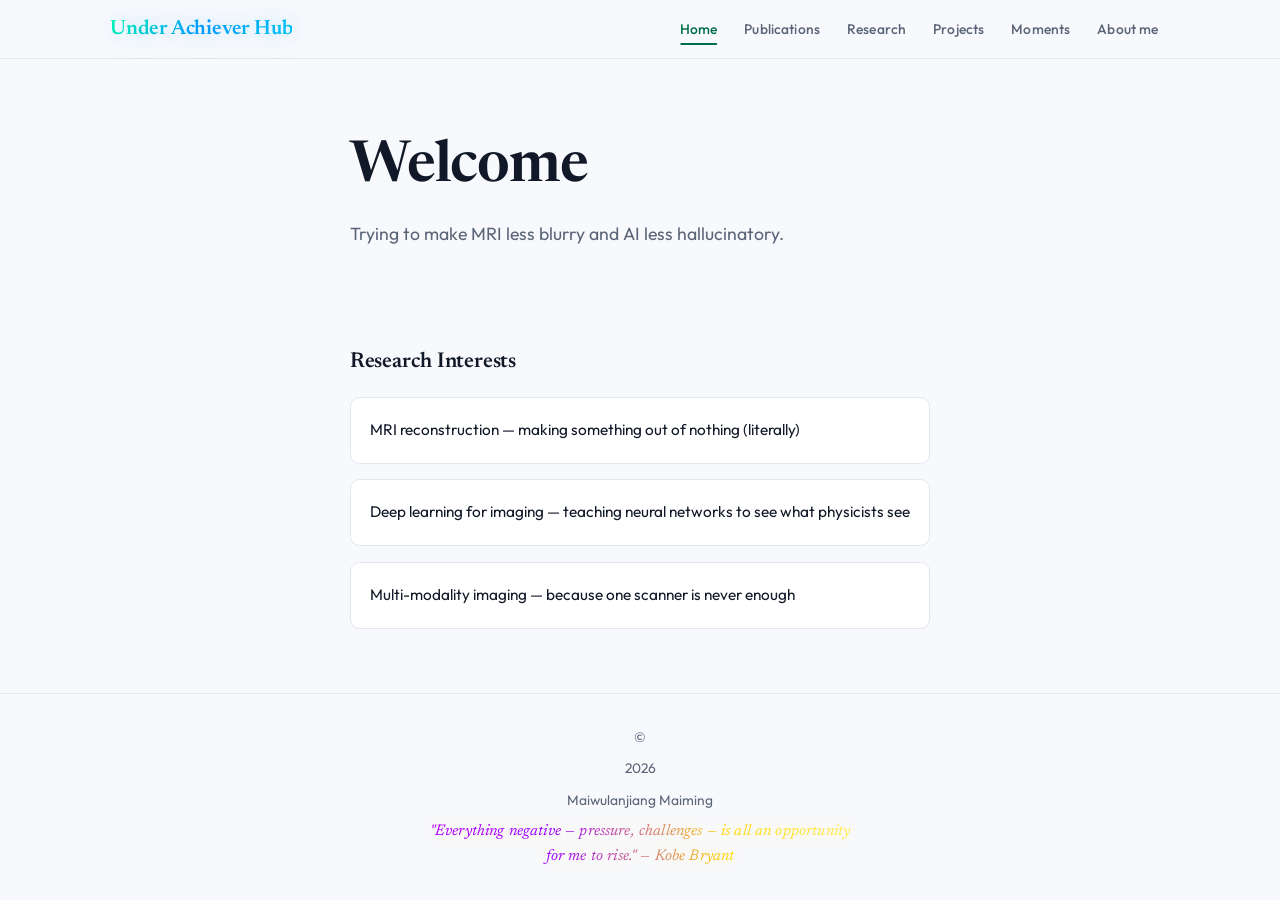
==== commit 0b97b7c3: "Update research interests with playful tone, fix brand gradient and footer background" ====
--- a/index.html
+++ b/index.html
@@ -42,14 +42,14 @@
 <main class="container">
   <section class="hero">
     <h1>Welcome</h1>
-    <p>Exploring medical imaging, reconstruction, and applied machine learning.</p>
+    <p>Trying to make MRI less blurry and AI less hallucinatory.</p>
   </section>
   <section>
     <h2>Research Interests</h2>
     <div class="list">
-      <div class="card">MRI reconstruction and quantitative mapping (MRF, non-Cartesian gridding)</div>
-      <div class="card">Anatomy-aware AI for neurovascular imaging (MRA)</div>
-      <div class="card">Neuroimaging analysis (fMRI) and clinical translation</div>
+      <div class="card">MRI reconstruction — making something out of nothing (literally)</div>
+      <div class="card">Deep learning for imaging — teaching neural networks to see what physicists see</div>
+      <div class="card">Multi-modality imaging — because one scanner is never enough</div>
     </div>
   </section>
 </main>
--- a/assets/style.css
+++ b/assets/style.css
@@ -15,9 +15,10 @@
   --font-mono:'JetBrains Mono','Fira Code',monospace
 }
 *{box-sizing:border-box}
-html,body{height:100%}
-html{font-size:clamp(15px,1.2vw,18px)}
-body{margin:0;background:var(--bg);color:var(--text);font:1rem/1.75 var(--font-body);transition:background-color var(--duration-normal) var(--ease-smooth),color var(--duration-normal) var(--ease-smooth)}
+html,body{min-height:100%}
+html{font-size:clamp(15px,1.2vw,18px);background:var(--bg)}
+body{margin:0;background:var(--bg);color:var(--text);font:1rem/1.75 var(--font-body);transition:background-color var(--duration-normal) var(--ease-smooth),color var(--duration-normal) var(--ease-smooth);min-height:100vh;display:flex;flex-direction:column}
+main{flex:1}
 @keyframes pageIn{from{opacity:0}to{opacity:1}}
 html{scroll-behavior:smooth}
 a{color:var(--primary);text-decoration:none;transition:color var(--duration-fast) var(--ease-smooth)}
@@ -25,7 +26,7 @@
 .container{max-width:72rem;margin:0 auto;padding:0 var(--space-3)}
 .site-header{position:sticky;top:0;z-index:10;background:var(--header-bg);backdrop-filter:saturate(140%) blur(16px);border-bottom:1px solid var(--border);transition:transform var(--duration-normal) var(--ease-smooth)}
 .site-header .container{display:flex;align-items:center;justify-content:space-between;min-height:3.75rem}
-.brand{font-family:var(--font-heading);font-weight:600;font-size:1.35rem;letter-spacing:-.01em;background:linear-gradient(135deg,var(--accent) 0%,var(--primary) 50%,var(--accent2) 100%);-webkit-background-clip:text;background-clip:text;-webkit-text-fill-color:transparent;filter:drop-shadow(0 0 12px rgba(0,180,220,.25))}
+.brand{font-family:var(--font-heading);font-weight:600;font-size:1.35rem;letter-spacing:-.01em;background:linear-gradient(135deg,#00ffaa 0%,#0099ff 50%,#00ccee 100%);-webkit-background-clip:text;background-clip:text;-webkit-text-fill-color:transparent;filter:drop-shadow(0 0 12px rgba(0,153,255,.35))}
 .nav{display:flex;gap:4px;align-items:center}
 .nav a{padding:.5rem .75rem;color:var(--muted);position:relative;font-size:.9rem;font-weight:500;letter-spacing:.01em;border-radius:var(--radius);transition:color var(--duration-fast) var(--ease-smooth),background-color var(--duration-fast) var(--ease-smooth)}
 .nav a::after{content:'';position:absolute;bottom:.25rem;left:50%;width:0;height:2px;background:var(--accent);border-radius:1px;transform:translateX(-50%);transition:width var(--duration-normal) var(--ease-out-expo)}
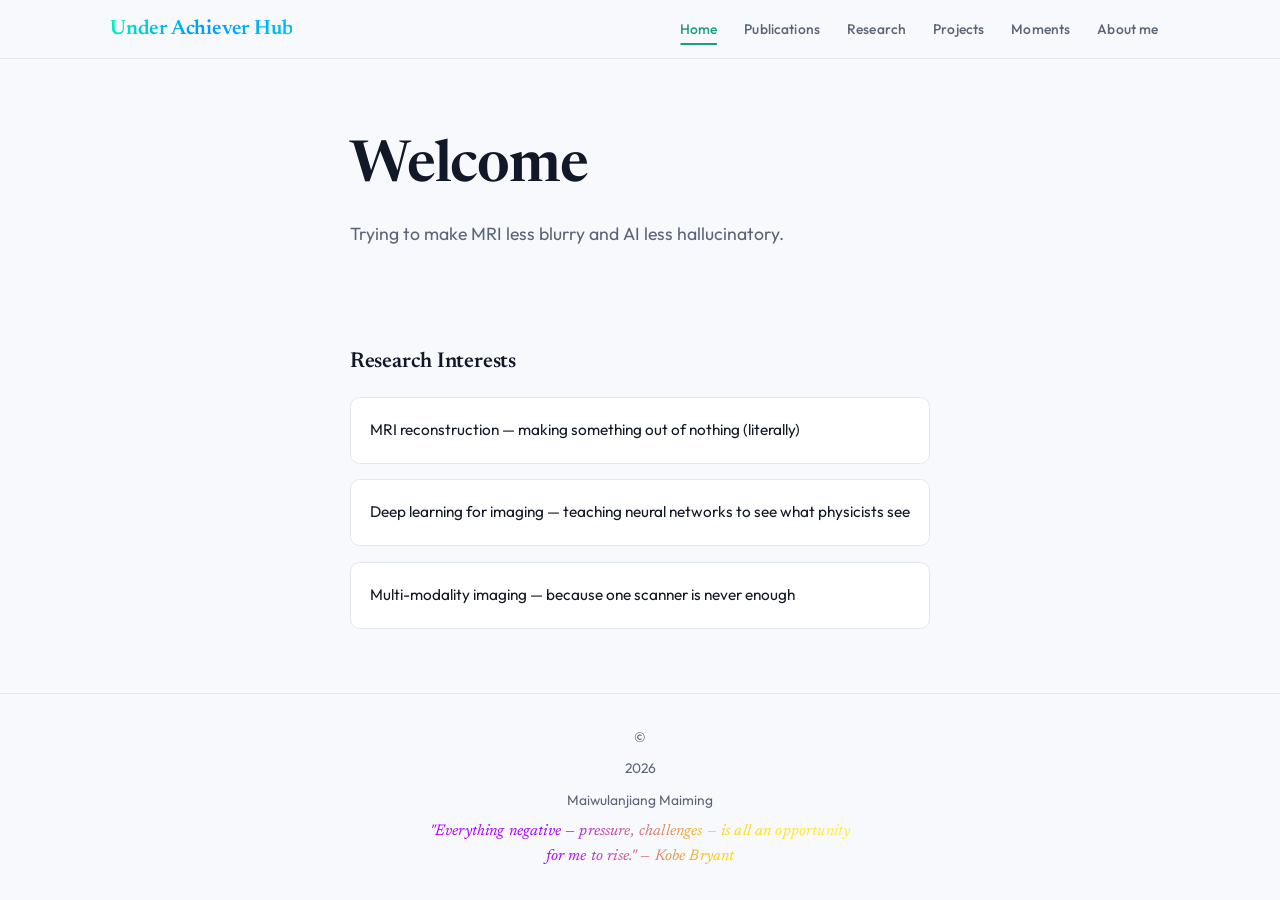
==== commit 06d58ef9: "Fix brand gradient and gray area: remove filter drop-shadow (breaks background-clip:text), replace o" ====
--- a/index.html
+++ b/index.html
@@ -9,6 +9,9 @@
 <meta property="og:type" content="website">
 <meta name="twitter:card" content="summary">
 <title>Under Achiever Hub</title>
+<link rel="preconnect" href="https://fonts.googleapis.com">
+<link rel="preconnect" href="https://fonts.gstatic.com" crossorigin>
+<link href="https://fonts.googleapis.com/css2?family=Newsreader:ital,opsz,wght@0,6..72,300;0,6..72,400;0,6..72,600;1,6..72,400;1,6..72,600&family=Outfit:wght@300;400;500;600;700&family=JetBrains+Mono:wght@400;500&display=swap" rel="stylesheet">
 <link rel="stylesheet" href="assets/style.css">
 <script type="application/ld+json">
 {
--- a/assets/style.css
+++ b/assets/style.css
@@ -1,6 +1,5 @@
-@import url('https://fonts.googleapis.com/css2?family=Newsreader:ital,opsz,wght@0,6..72,300;0,6..72,400;0,6..72,600;1,6..72,400;1,6..72,600&family=Outfit:wght@300;400;500;600;700&family=JetBrains+Mono:wght@400;500&display=swap');
 :root{
-  --bg:#090b0e;--card:#11141a;--card-hover:#161a22;--text:#e2e8f0;--muted:#8892a4;--primary:oklch(0.72 0.14 230);--accent:oklch(0.70 0.16 170);--accent2:oklch(0.75 0.12 200);--border:#1e2533;--border-hover:#2a3348;--space-1:.5rem;--space-2:1rem;--space-3:1.5rem;--space-4:2rem;--radius:.625rem;--header-bg:rgba(9,11,14,.88);--pill-bg:rgba(30,37,51,.6);--pill-fg:#a0aab8;--pill-border:#1e2533;color-scheme:dark light;
+  --bg:#090b0e;--card:#11141a;--card-hover:#161a22;--text:#e2e8f0;--muted:#8892a4;--primary:#5b9cf5;--accent:#3dc9b0;--accent2:#6bb8e0;--border:#1e2533;--border-hover:#2a3348;--space-1:.5rem;--space-2:1rem;--space-3:1.5rem;--space-4:2rem;--radius:.625rem;--header-bg:rgba(9,11,14,.88);--pill-bg:rgba(30,37,51,.6);--pill-fg:#a0aab8;--pill-border:#1e2533;color-scheme:dark;
   --ease-smooth:cubic-bezier(0.4,0,0.2,1);
   --ease-out-expo:cubic-bezier(0.16,1,0.3,1);
   --ease-out-back:cubic-bezier(0.34,1.56,0.64,1);
@@ -26,7 +25,7 @@
 .container{max-width:72rem;margin:0 auto;padding:0 var(--space-3)}
 .site-header{position:sticky;top:0;z-index:10;background:var(--header-bg);backdrop-filter:saturate(140%) blur(16px);border-bottom:1px solid var(--border);transition:transform var(--duration-normal) var(--ease-smooth)}
 .site-header .container{display:flex;align-items:center;justify-content:space-between;min-height:3.75rem}
-.brand{font-family:var(--font-heading);font-weight:600;font-size:1.35rem;letter-spacing:-.01em;background:linear-gradient(135deg,#00ffaa 0%,#0099ff 50%,#00ccee 100%);-webkit-background-clip:text;background-clip:text;-webkit-text-fill-color:transparent;filter:drop-shadow(0 0 12px rgba(0,153,255,.35))}
+.brand{font-family:var(--font-heading);font-weight:600;font-size:1.35rem;letter-spacing:-.01em;background:linear-gradient(135deg,#00ffaa 0%,#0099ff 50%,#00ccee 100%);-webkit-background-clip:text;background-clip:text;-webkit-text-fill-color:transparent}
 .nav{display:flex;gap:4px;align-items:center}
 .nav a{padding:.5rem .75rem;color:var(--muted);position:relative;font-size:.9rem;font-weight:500;letter-spacing:.01em;border-radius:var(--radius);transition:color var(--duration-fast) var(--ease-smooth),background-color var(--duration-fast) var(--ease-smooth)}
 .nav a::after{content:'';position:absolute;bottom:.25rem;left:50%;width:0;height:2px;background:var(--accent);border-radius:1px;transform:translateX(-50%);transition:width var(--duration-normal) var(--ease-out-expo)}
@@ -55,7 +54,7 @@
 article{max-width:48rem}
 article h1{margin:0 0 .75rem;font-family:var(--font-heading);font-weight:600;letter-spacing:-.01em}
 article{animation:fadeUp var(--duration-slow) var(--ease-out-expo)}
-.motto{font-family:var(--font-heading);font-style:italic;font-size:1rem;letter-spacing:.01em;line-height:1.6;max-width:28rem;background:linear-gradient(90deg,#b700ff 0%,#9d00ff 30%,#ffd700 70%,#ffed4e 100%);-webkit-background-clip:text;background-clip:text;-webkit-text-fill-color:transparent;filter:drop-shadow(0 0 10px rgba(255,215,0,.2))}
+.motto{font-family:var(--font-heading);font-style:italic;font-size:1rem;letter-spacing:.01em;line-height:1.6;max-width:28rem;background:linear-gradient(90deg,#b700ff 0%,#9d00ff 30%,#ffd700 70%,#ffed4e 100%);-webkit-background-clip:text;background-clip:text;-webkit-text-fill-color:transparent}
 .lightbox{position:fixed;inset:0;background:rgba(0,0,0,0);display:none;align-items:center;justify-content:center;z-index:100;backdrop-filter:blur(0px);transition:background var(--duration-normal) var(--ease-smooth),backdrop-filter var(--duration-normal) var(--ease-smooth)}
 .lightbox.open{display:flex;background:rgba(0,0,0,.88);backdrop-filter:blur(12px);animation:fadeIn var(--duration-normal) var(--ease-smooth)}
 .lightbox img{max-width:90vw;max-height:85vh;border-radius:10px;box-shadow:0 24px 48px rgba(0,0,0,.4);transform:scale(.85) translateY(20px);opacity:0;transition:transform var(--duration-slow) var(--ease-out-expo),opacity var(--duration-normal) var(--ease-smooth);will-change:transform,opacity}
@@ -78,7 +77,7 @@
   .card-reveal{opacity:1;transform:none}
 }
 @media (prefers-color-scheme: light){:root{
-  --bg:#f8f9fc;--card:#ffffff;--card-hover:#f0f2f7;--text:#111827;--muted:#5b6578;--primary:oklch(0.48 0.14 230);--accent:oklch(0.45 0.16 170);--accent2:oklch(0.50 0.12 200);--border:#e2e6ee;--border-hover:#cdd3de;--header-bg:rgba(248,249,252,.88);--pill-bg:rgba(226,230,238,.5);--pill-fg:#4a5568;--pill-border:#e2e6ee;color-scheme:light dark}}
+  --bg:#f8f9fc;--card:#ffffff;--card-hover:#f0f2f7;--text:#111827;--muted:#5b6578;--primary:#2d6bc4;--accent:#1a9e82;--accent2:#3a8ab5;--border:#e2e6ee;--border-hover:#cdd3de;--header-bg:rgba(248,249,252,.88);--pill-bg:rgba(226,230,238,.5);--pill-fg:#4a5568;--pill-border:#e2e6ee;color-scheme:light}}
 @media(max-width:900px){.grid{grid-template-columns:repeat(2,1fr)}.gallery{grid-template-columns:repeat(2,1fr)}.hero{padding:3rem 0 2rem}}
 @media(max-width:600px){.grid{grid-template-columns:1fr}.gallery{grid-template-columns:1fr}.nav{flex-wrap:wrap;gap:2px}.card-reveal{animation-delay:0 !important}.research-item{animation-delay:0 !important}.project-line{animation-delay:0 !important}.site-header .container{flex-wrap:wrap;gap:.5rem}.hero h1{font-size:2rem}}
 .research{display:flex;flex-direction:column;gap:var(--space-3)}
